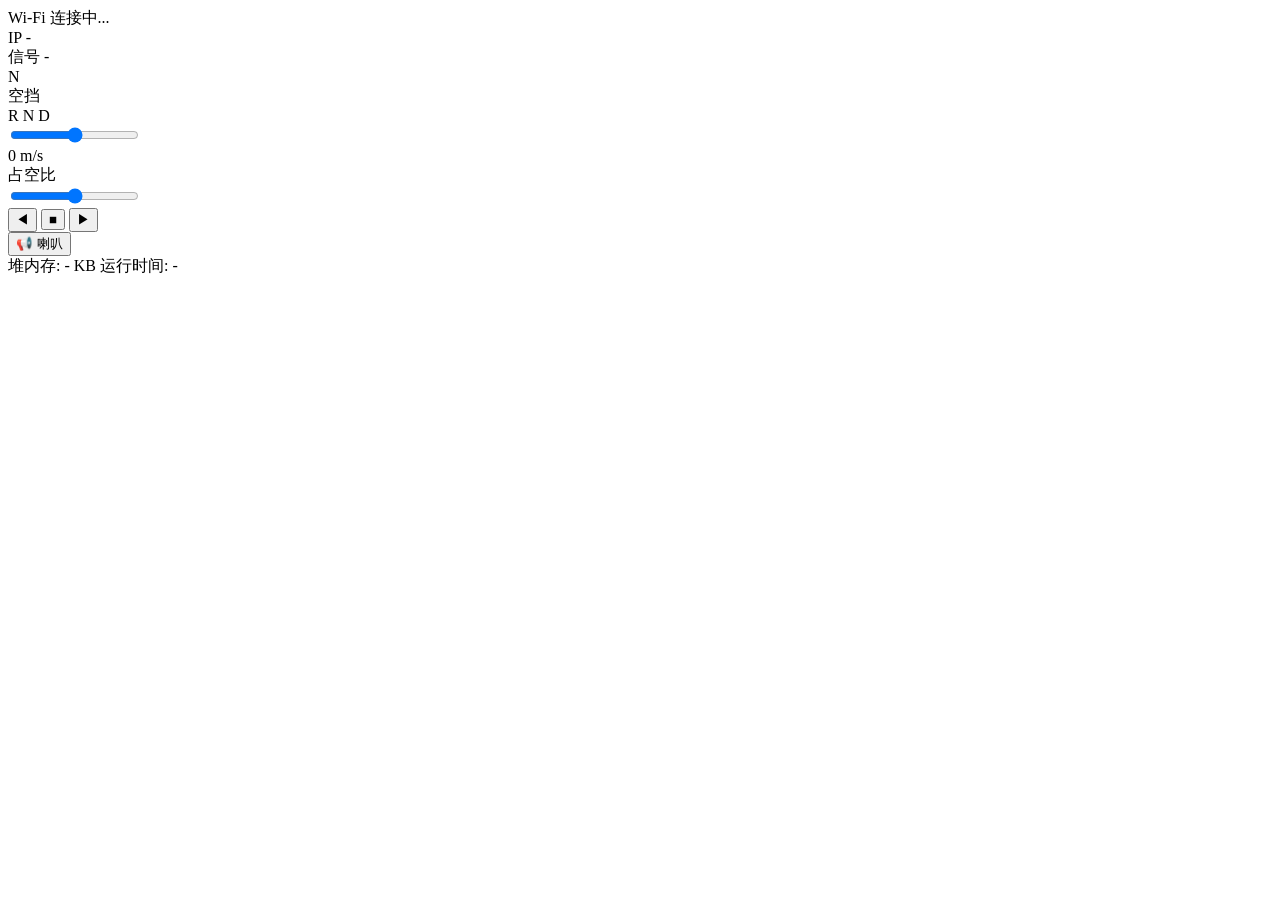
==== data/index.html @ b1981682 ":construction: 暂时禁用风扇功能，优化Web服务器 主要变更： - 风扇功能暂时禁用（GPIO21驱动能力不足，LED测试亮度反而比GPIO3弱）   - 后端：注释掉 fan_driv" ====
<!DOCTYPE html>
<html lang="zh-CN">
<head>
    <meta charset="UTF-8">
    <meta name="viewport" content="width=device-width, initial-scale=1.0, user-scalable=no">
    <title>ESP32-CAR 控制面板</title>
    <link rel="stylesheet" href="css/style.css">
</head>
<body>
    <div class="container">
        <!-- 状态栏 -->
        <header class="status-bar">
            <div class="status-item">
                <span class="status-label">Wi-Fi</span>
                <span class="status-value" id="wifi-status">连接中...</span>
            </div>
            <div class="status-item">
                <span class="status-label">IP</span>
                <span class="status-value" id="ip-address">-</span>
            </div>
            <div class="status-item">
                <span class="status-label">信号</span>
                <span class="status-value" id="rssi">-</span>
            </div>
        </header>

        <!-- 主控制区 -->
        <main class="control-area">
            <!-- 当前档位显示 -->
            <div class="gear-display">
                <div class="gear-indicator" id="current-gear">N</div>
                <div class="gear-text" id="gear-text">空挡</div>
            </div>

            <!-- 档位滑块 -->
            <div class="gear-slider-container">
                <div class="gear-labels">
                    <span class="gear-label reverse">R</span>
                    <span class="gear-label neutral">N</span>
                    <span class="gear-label drive">D</span>
                </div>
                <input type="range" 
                       id="gear-slider" 
                       class="gear-slider" 
                       min="-1" 
                       max="1" 
                       value="0" 
                       step="1">
            </div>

            <!-- 速度条 -->
            <div class="speed-display">
                <div class="speed-bar-container">
                    <div class="speed-bar" id="speed-bar"></div>
                </div>
                <div class="speed-value">
                    <span id="speed-value">0</span>
                    <span class="speed-unit">m/s</span>
                </div>
            </div>

            <!-- 速度滑块 -->
            <div class="speed-slider-container">
                <div class="slider-label">占空比</div>
                <input type="range" 
                       id="speed-slider" 
                       class="speed-slider" 
                       min="0" 
                       max="100" 
                       value="50">
            </div>

            <!-- 方向控制 -->
            <div class="direction-controls">
                <button class="direction-btn left" id="btn-left">◀</button>
                <button class="direction-btn stop" id="btn-stop">■</button>
                <button class="direction-btn right" id="btn-right">▶</button>
            </div>

            <!-- 功能按钮 -->
            <div class="action-buttons">
                <button class="action-btn horn" id="btn-horn">
                    <span class="horn-icon">📢</span>
                    喇叭
                </button>
            </div>

            <!-- 风扇控制 - 暂时隐藏（GPIO驱动能力不足） -->
            <!--
            <div class="fan-control">
                <div class="fan-header">
                    <span class="fan-icon">🌀</span>
                    <span class="fan-title">小风扇</span>
                    <label class="switch">
                        <input type="checkbox" id="fan-switch">
                        <span class="slider-round"></span>
                    </label>
                </div>
                <div class="fan-slider-container">
                    <input type="range" 
                           id="fan-slider" 
                           class="fan-slider" 
                           min="0" 
                           max="100" 
                           value="50">
                    <div class="fan-value">
                        <span id="fan-value">50</span>
                    </div>
                </div>
            </div>
            -->
        </main>

        <!-- 内存监控 -->
        <footer class="memory-info">
            <span>堆内存: <span id="free-heap">-</span> KB</span>
            <span>运行时间: <span id="uptime">-</span></span>
        </footer>
    </div>

    <script src="js/api.js"></script>
    <script src="js/state.js"></script>
    <script src="js/ui.js"></script>
    <script src="js/main.js"></script>
</body>
</html>
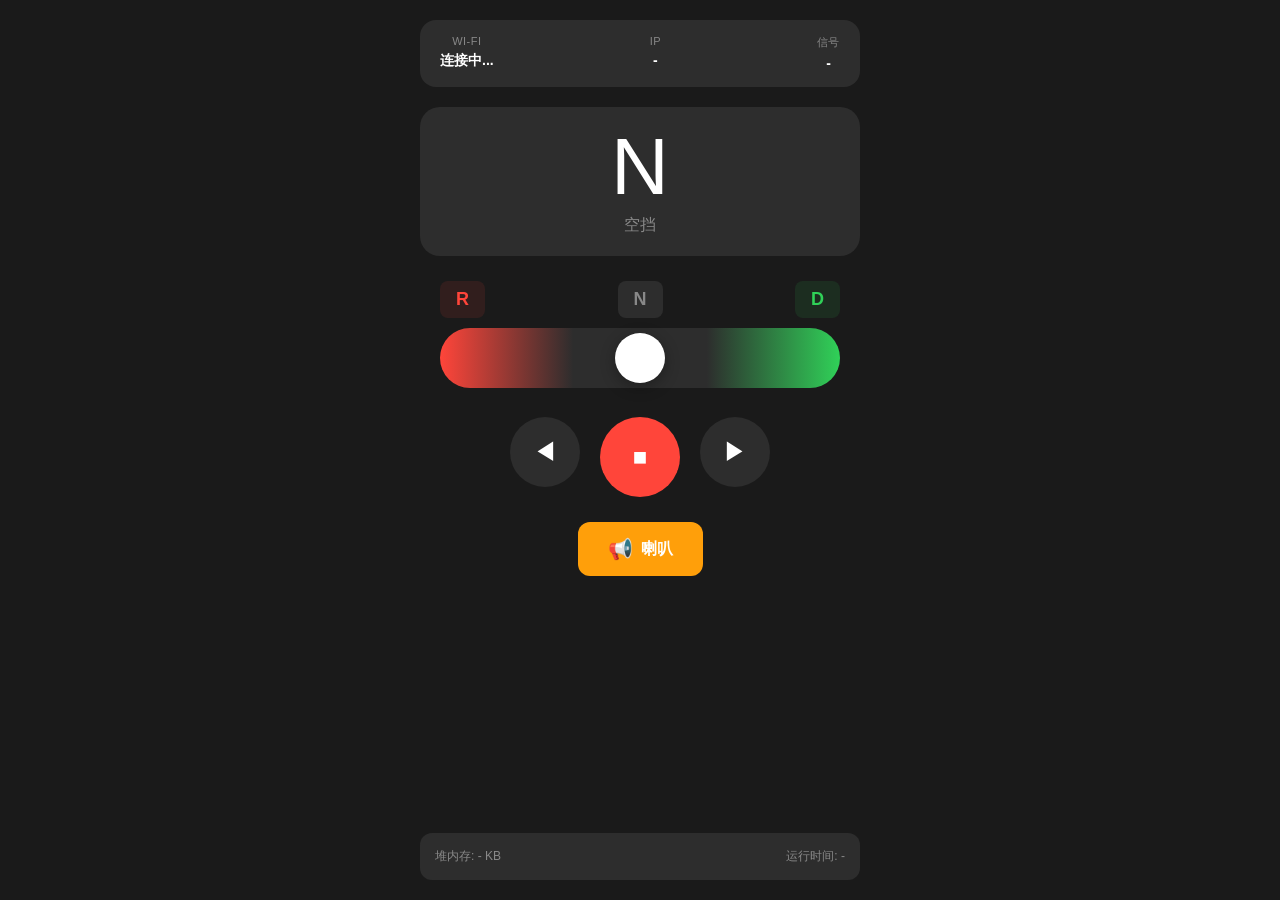
==== commit 9dc1c7df: ":art: 调整样式，移除调速。" ====
--- a/data/index.html
+++ b/data/index.html
@@ -46,28 +46,6 @@
                        max="1" 
                        value="0" 
                        step="1">
-            </div>
-
-            <!-- 速度条 -->
-            <div class="speed-display">
-                <div class="speed-bar-container">
-                    <div class="speed-bar" id="speed-bar"></div>
-                </div>
-                <div class="speed-value">
-                    <span id="speed-value">0</span>
-                    <span class="speed-unit">m/s</span>
-                </div>
-            </div>
-
-            <!-- 速度滑块 -->
-            <div class="speed-slider-container">
-                <div class="slider-label">占空比</div>
-                <input type="range" 
-                       id="speed-slider" 
-                       class="speed-slider" 
-                       min="0" 
-                       max="100" 
-                       value="50">
             </div>
 
             <!-- 方向控制 -->
--- a/data/css/style.css
+++ b/data/css/style.css
@@ -0,0 +1,516 @@
+/* Tesla 风格控制面板样式 */
+* {
+    margin: 0;
+    padding: 0;
+    box-sizing: border-box;
+    -webkit-tap-highlight-color: transparent;
+}
+
+:root {
+    --bg-primary: #1a1a1a;
+    --bg-secondary: #2d2d2d;
+    --bg-tertiary: #3d3d3d;
+    --text-primary: #ffffff;
+    --text-secondary: #888888;
+    --accent-blue: #007aff;
+    --accent-green: #30d158;
+    --accent-red: #ff453a;
+    --accent-orange: #ff9f0a;
+    --border-color: #3d3d3d;
+}
+
+body {
+    font-family: -apple-system, BlinkMacSystemFont, 'Segoe UI', Roboto, sans-serif;
+    background: var(--bg-primary);
+    color: var(--text-primary);
+    min-height: 100vh;
+    overflow-x: hidden;
+}
+
+.container {
+    max-width: 480px;
+    margin: 0 auto;
+    padding: 20px;
+    min-height: 100vh;
+    display: flex;
+    flex-direction: column;
+}
+
+/* 状态栏 */
+.status-bar {
+    display: flex;
+    justify-content: space-between;
+    padding: 15px 20px;
+    background: var(--bg-secondary);
+    border-radius: 16px;
+    margin-bottom: 20px;
+}
+
+.status-item {
+    text-align: center;
+}
+
+.status-label {
+    display: block;
+    font-size: 11px;
+    color: var(--text-secondary);
+    margin-bottom: 4px;
+    text-transform: uppercase;
+    letter-spacing: 0.5px;
+}
+
+.status-value {
+    font-size: 14px;
+    font-weight: 600;
+}
+
+.status-value.connected {
+    color: var(--accent-green);
+}
+
+.status-value.disconnected {
+    color: var(--accent-red);
+}
+
+/* 主控制区 */
+.control-area {
+    flex: 1;
+    display: flex;
+    flex-direction: column;
+    gap: 25px;
+}
+
+/* 档位显示 */
+.gear-display {
+    text-align: center;
+    padding: 20px;
+    background: var(--bg-secondary);
+    border-radius: 20px;
+}
+
+.gear-indicator {
+    font-size: 80px;
+    font-weight: 200;
+    line-height: 1;
+    transition: all 0.3s ease;
+}
+
+.gear-indicator.reverse {
+    color: var(--accent-red);
+}
+
+.gear-indicator.neutral {
+    color: var(--text-secondary);
+}
+
+.gear-indicator.drive {
+    color: var(--accent-green);
+}
+
+.gear-text {
+    font-size: 16px;
+    color: var(--text-secondary);
+    margin-top: 8px;
+}
+
+/* 档位滑块 */
+.gear-slider-container {
+    padding: 0 20px;
+}
+
+.gear-labels {
+    display: flex;
+    justify-content: space-between;
+    margin-bottom: 10px;
+}
+
+.gear-label {
+    font-size: 18px;
+    font-weight: 600;
+    padding: 8px 16px;
+    border-radius: 8px;
+    transition: all 0.2s ease;
+}
+
+.gear-label.reverse {
+    color: var(--accent-red);
+    background: rgba(255, 69, 58, 0.1);
+}
+
+.gear-label.neutral {
+    color: var(--text-secondary);
+    background: var(--bg-secondary);
+}
+
+.gear-label.drive {
+    color: var(--accent-green);
+    background: rgba(48, 209, 88, 0.1);
+}
+
+.gear-slider {
+    width: 100%;
+    height: 60px;
+    -webkit-appearance: none;
+    appearance: none;
+    background: linear-gradient(to right, 
+        var(--accent-red) 0%, 
+        var(--bg-secondary) 33.33%, 
+        var(--bg-secondary) 66.66%, 
+        var(--accent-green) 100%);
+    border-radius: 30px;
+    outline: none;
+    cursor: pointer;
+}
+
+.gear-slider::-webkit-slider-thumb {
+    -webkit-appearance: none;
+    appearance: none;
+    width: 50px;
+    height: 50px;
+    background: var(--text-primary);
+    border-radius: 50%;
+    cursor: pointer;
+    box-shadow: 0 4px 15px rgba(0, 0, 0, 0.3);
+    transition: transform 0.2s ease;
+}
+
+.gear-slider::-webkit-slider-thumb:active {
+    transform: scale(1.1);
+}
+
+.gear-slider::-moz-range-thumb {
+    width: 50px;
+    height: 50px;
+    background: var(--text-primary);
+    border-radius: 50%;
+    cursor: pointer;
+    border: none;
+    box-shadow: 0 4px 15px rgba(0, 0, 0, 0.3);
+}
+
+/* 速度显示 */
+.speed-display {
+    background: var(--bg-secondary);
+    border-radius: 16px;
+    padding: 20px;
+}
+
+.speed-bar-container {
+    height: 8px;
+    background: var(--bg-tertiary);
+    border-radius: 4px;
+    overflow: hidden;
+    margin-bottom: 15px;
+}
+
+.speed-bar {
+    height: 100%;
+    width: 0%;
+    background: linear-gradient(90deg, var(--accent-blue), var(--accent-green));
+    border-radius: 4px;
+    transition: width 0.3s ease;
+}
+
+.speed-value {
+    text-align: center;
+    font-size: 48px;
+    font-weight: 200;
+}
+
+.speed-unit {
+    font-size: 16px;
+    color: var(--text-secondary);
+    margin-left: 5px;
+}
+
+/* 速度滑块 */
+.speed-slider-container {
+    padding: 0 10px;
+}
+
+.slider-label {
+    text-align: center;
+    font-size: 12px;
+    color: var(--text-secondary);
+    margin-bottom: 8px;
+}
+
+.speed-slider {
+    width: 100%;
+    height: 40px;
+    -webkit-appearance: none;
+    appearance: none;
+    background: var(--bg-secondary);
+    border-radius: 20px;
+    outline: none;
+}
+
+.speed-slider::-webkit-slider-thumb {
+    -webkit-appearance: none;
+    appearance: none;
+    width: 36px;
+    height: 36px;
+    background: var(--accent-blue);
+    border-radius: 50%;
+    cursor: pointer;
+    box-shadow: 0 2px 10px rgba(0, 122, 255, 0.4);
+}
+
+.speed-slider::-webkit-slider-thumb:active {
+    transform: scale(1.05);
+}
+
+.speed-slider::-moz-range-thumb {
+    width: 36px;
+    height: 36px;
+    background: var(--accent-blue);
+    border-radius: 50%;
+    cursor: pointer;
+    border: none;
+}
+
+/* 方向控制 */
+.direction-controls {
+    display: flex;
+    justify-content: center;
+    gap: 20px;
+}
+
+.direction-btn {
+    width: 70px;
+    height: 70px;
+    border: none;
+    border-radius: 50%;
+    font-size: 24px;
+    cursor: pointer;
+    transition: all 0.2s ease;
+    display: flex;
+    align-items: center;
+    justify-content: center;
+}
+
+.direction-btn.left,
+.direction-btn.right {
+    background: var(--bg-secondary);
+    color: var(--text-primary);
+}
+
+.direction-btn.left:active,
+.direction-btn.right:active {
+    background: var(--accent-blue);
+    transform: scale(0.95);
+}
+
+.direction-btn.stop {
+    background: var(--accent-red);
+    color: white;
+    width: 80px;
+    height: 80px;
+}
+
+.direction-btn.stop:active {
+    background: #ff6961;
+    transform: scale(0.95);
+}
+
+.direction-btn.active {
+    background: var(--accent-blue);
+    transform: scale(0.95);
+}
+
+/* 功能按钮 */
+.action-buttons {
+    display: flex;
+    justify-content: center;
+    gap: 15px;
+}
+
+.action-btn {
+    padding: 15px 30px;
+    border: none;
+    border-radius: 12px;
+    font-size: 16px;
+    font-weight: 600;
+    cursor: pointer;
+    transition: all 0.2s ease;
+    display: flex;
+    align-items: center;
+    gap: 8px;
+}
+
+.action-btn.horn {
+    background: var(--accent-orange);
+    color: white;
+}
+
+.action-btn.horn:active {
+    background: #ffb340;
+    transform: scale(0.95);
+}
+
+.horn-icon {
+    font-size: 20px;
+}
+
+/* 风扇控制 */
+.fan-control {
+    background: var(--bg-secondary);
+    border-radius: 16px;
+    padding: 20px;
+}
+
+.fan-header {
+    display: flex;
+    align-items: center;
+    gap: 10px;
+    margin-bottom: 15px;
+}
+
+.fan-icon {
+    font-size: 24px;
+}
+
+.fan-title {
+    font-size: 16px;
+    font-weight: 600;
+    flex: 1;
+}
+
+/* 开关样式 */
+.switch {
+    position: relative;
+    display: inline-block;
+    width: 50px;
+    height: 28px;
+}
+
+.switch input {
+    opacity: 0;
+    width: 0;
+    height: 0;
+}
+
+.slider-round {
+    position: absolute;
+    cursor: pointer;
+    top: 0;
+    left: 0;
+    right: 0;
+    bottom: 0;
+    background-color: var(--bg-tertiary);
+    transition: 0.3s;
+    border-radius: 28px;
+}
+
+.slider-round:before {
+    position: absolute;
+    content: "";
+    height: 22px;
+    width: 22px;
+    left: 3px;
+    bottom: 3px;
+    background-color: white;
+    transition: 0.3s;
+    border-radius: 50%;
+}
+
+input:checked + .slider-round {
+    background-color: var(--accent-blue);
+}
+
+input:checked + .slider-round:before {
+    transform: translateX(22px);
+}
+
+/* 风扇滑块 */
+.fan-slider-container {
+    display: flex;
+    align-items: center;
+    gap: 15px;
+}
+
+.fan-slider {
+    flex: 1;
+    height: 30px;
+    -webkit-appearance: none;
+    appearance: none;
+    background: var(--bg-tertiary);
+    border-radius: 15px;
+    outline: none;
+}
+
+.fan-slider::-webkit-slider-thumb {
+    -webkit-appearance: none;
+    appearance: none;
+    width: 28px;
+    height: 28px;
+    background: var(--accent-blue);
+    border-radius: 50%;
+    cursor: pointer;
+    box-shadow: 0 2px 8px rgba(0, 122, 255, 0.4);
+}
+
+.fan-slider::-moz-range-thumb {
+    width: 28px;
+    height: 28px;
+    background: var(--accent-blue);
+    border-radius: 50%;
+    cursor: pointer;
+    border: none;
+}
+
+.fan-value {
+    min-width: 50px;
+    text-align: center;
+    font-size: 18px;
+    font-weight: 600;
+    color: var(--accent-blue);
+}
+
+/* 内存监控 */
+.memory-info {
+    margin-top: 20px;
+    padding: 15px;
+    background: var(--bg-secondary);
+    border-radius: 12px;
+    font-size: 12px;
+    color: var(--text-secondary);
+    display: flex;
+    justify-content: space-between;
+}
+
+/* 动画效果 */
+@keyframes pulse {
+    0%, 100% { opacity: 1; }
+    50% { opacity: 0.5; }
+}
+
+.gear-indicator.pulse {
+    animation: pulse 1s ease-in-out infinite;
+}
+
+/* 响应式适配 */
+@media (max-width: 400px) {
+    .container {
+        padding: 15px;
+    }
+    
+    .gear-indicator {
+        font-size: 60px;
+    }
+    
+    .speed-value {
+        font-size: 36px;
+    }
+    
+    .direction-btn {
+        width: 60px;
+        height: 60px;
+        font-size: 20px;
+    }
+    
+    .direction-btn.stop {
+        width: 70px;
+        height: 70px;
+    }
+}
